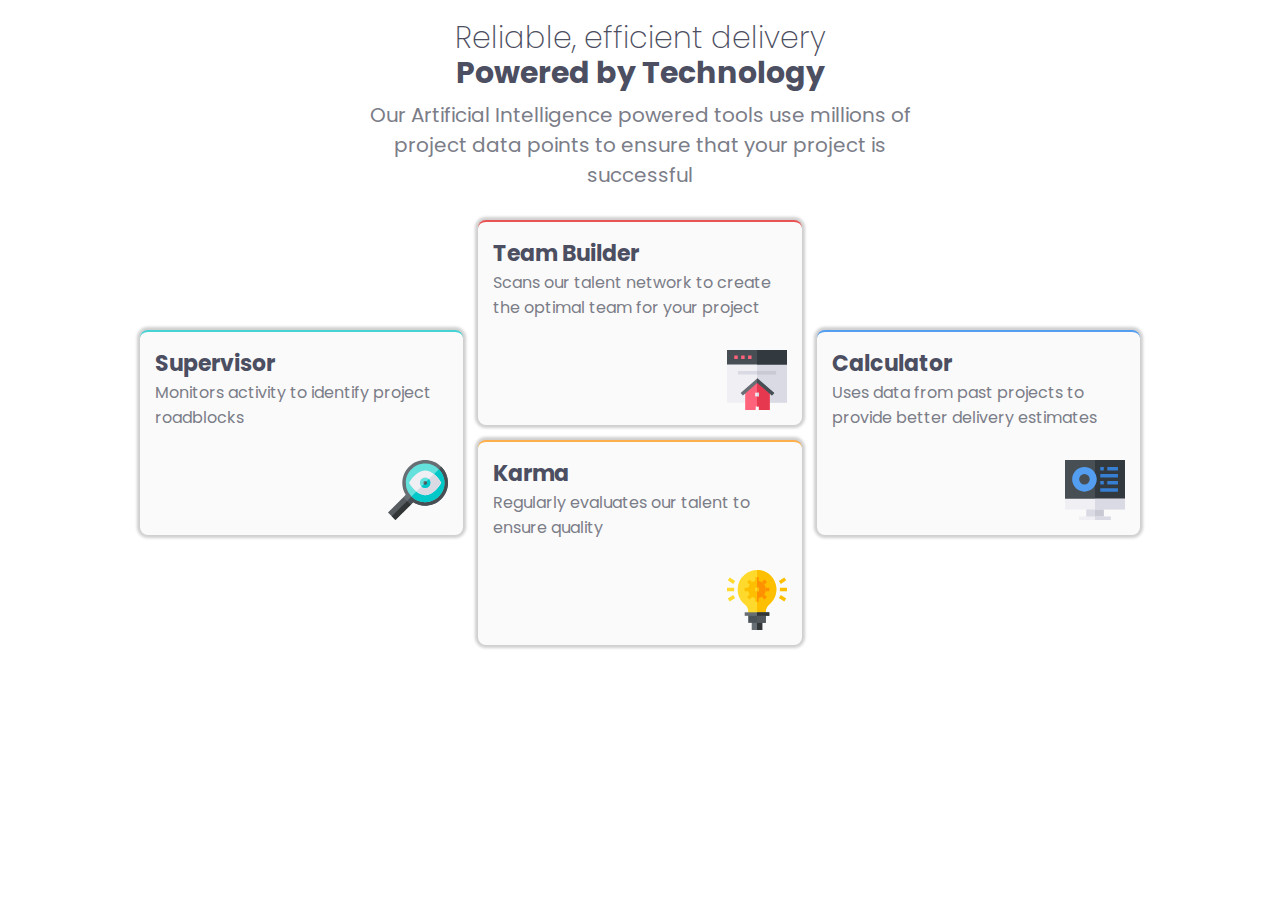
==== index.html @ 25f933be "Add files via upload" ====
<!DOCTYPE html>
<html lang="en">
<head>
  <meta charset="UTF-8">
  <meta name="viewport" content="width=device-width, initial-scale=1.0"> <!-- displays site properly based on user's device -->
  <link rel="icon" type="image/png" sizes="32x32" href="./images/favicon-32x32.png">
  <link rel="stylesheet" href="/css/style.css">
  <link href="https://fonts.googleapis.com/css2?family=Poppins:wght@200;400;600&display=swap" rel="stylesheet">
  <title>Frontend Mentor | Four card feature section</title>
</head>
<body>
  
  <main class="comp">

    <div class="topTitle">
      <div class="actualTitle">
        <h1>Reliable, efficient delivery</h1>
        <h1>Powered by Technology</h1>
      </div>
      <p>
        Our Artificial Intelligence powered tools use millions of project data points
        to ensure that your project is successful
      </p>
    </div>

    <div class="sectionCont ">
      <div class="section supervisor">
        <div class="sectionDesc">
          <h2>Supervisor</h2>
          <p> Monitors activity to identify project roadblocks </p>
        </div>
        <div class="imgCont">
          <img src="/images/icon-supervisor.svg" alt="Magnifying Glasses">
        </div>
      </div>

      <div class="section team">
        <div class="sectionDesc">
          <h2>Team Builder</h2>
          <p> Scans our talent network to create the optimal team for your project </p>
        </div>   
        <div class="imgCont">
          <img src="/images/icon-team-builder.svg" alt="House">
        </div>
      </div>

      <div class="section karma">
        <div class="sectionDesc">
          <h2>Karma</h2>
          <p> Regularly evaluates our talent to ensure quality </p>
        </div>
        <div class="imgCont">
          <img src="/images/icon-karma.svg" alt="Lightbulb">
        </div>
      </div>
      
      <div class="section calc">
        <div class="sectionDesc">
          <h2>Calculator</h2>
          <p> Uses data from past projects to provide better delivery estimates </p>
        </div>
        <div class="imgCont">
          <img src="/images/icon-calculator.svg" alt="Calculator">
        </div>
      </div>
    </div>
  
  </main>

</body>
</html>
---- css/style.css ----
html { font-size: 62.5%; } 

:root {
    --light-gray: #fafafa;
    --grayish-blue: #7b7d88;
    --gray: #4c4e61;
}

*, ::before, ::after {
    margin: 0;
    padding: 0;
    box-sizing: border-box;
}

body {
    width: auto;
    font-family: 'Poppins', Arial, Helvetica, sans-serif;
}

.comp {
    width: min(85%, 70em);
    margin: 2em auto;
    display: flex;
    flex-direction: column;
    justify-content: center;
    place-items: center;
}

.topTitle {
    display: flex;
    width: min(95%, 45em);
    flex-direction: column;
    justify-content: center;
    align-items: center;
    text-align: center;
    margin-bottom: 3em;
}

.actualTitle {
    line-height: 2.5em;
    margin-bottom: 1em;
}


.topTitle h1:first-child {
    font-weight: 200;
}

.topTitle h1 {
    font-size: 2.2rem;
    color: var(--gray);
}

.topTitle p {
    font-size: 1.5rem;
    color: var(--grayish-blue);
}


.sectionCont {
    display: grid;
    grid-template-columns: 1fr;
    grid-template-areas: 
    'supervisor'
    'team'
    'karma'
    'calc';
    width: min(95%, 40em);
    gap: 1em;
}

.section {
    width: 100%;
    padding: 1.5em;
    background-color: var(--light-gray);
    border-radius: 8px;
    display: flex;
    flex-direction: column;
    gap: 3em;
    box-shadow: 0 0 3px 3px #cfcfcf;
}

.imgCont {
    display: flex;
    width: 100%;
    align-self: flex-end;
    justify-content: flex-end;
    align-items: flex-end;
}

.imgCont img {
    width: min(90%, 6em);
}

.section h2 {
    font-size: 1.8rem;
    color: var(--gray);
}

.section p {
    font-size: 1.3rem;
    color: var(--grayish-blue);
}

.supervisor {
    grid-area: supervisor;
    border-top: 2px solid #45d3d3;
}

.team {
    grid-area: team;
    border-top: 2px solid #ea5353;
}

.karma {
    grid-area: karma;
    border-top: 2px solid #fcaf4a;
}

.calc {
    grid-area: calc;
    border-top: 2px solid #549ef2;
}

@media only screen and (min-width: 900px) {

    .comp {
        width: min(95%, 120em);
    }

    .sectionCont {
        grid-template-columns: 1fr 1fr 1fr;
        grid-template-areas: 
        '. team .'
        'supervisor team calc'
        'supervisor karma calc'
        '. karma .';
        width: min(95%, 100em);
        gap: 1.5em;
    }

    .topTitle {
        display: flex;
        width: min(95%, 60em);
        flex-direction: column;
        justify-content: center;
        align-items: center;
        text-align: center;
        margin-bottom: 3em;
    }

    .actualTitle {
        line-height: 3.5em;
    }

    .topTitle h1 {
        font-size: 3rem;
        color: var(--gray);
    }
    
    .topTitle p {
        font-size: 2rem;
        color: var(--grayish-blue);
    }

    .imgCont img {
        width: min(90%, 6em);
    }
    
    .section h2 {
        font-size: 2.2rem;
    }
    
    .section p {
        font-size: 1.6rem;
    }
}
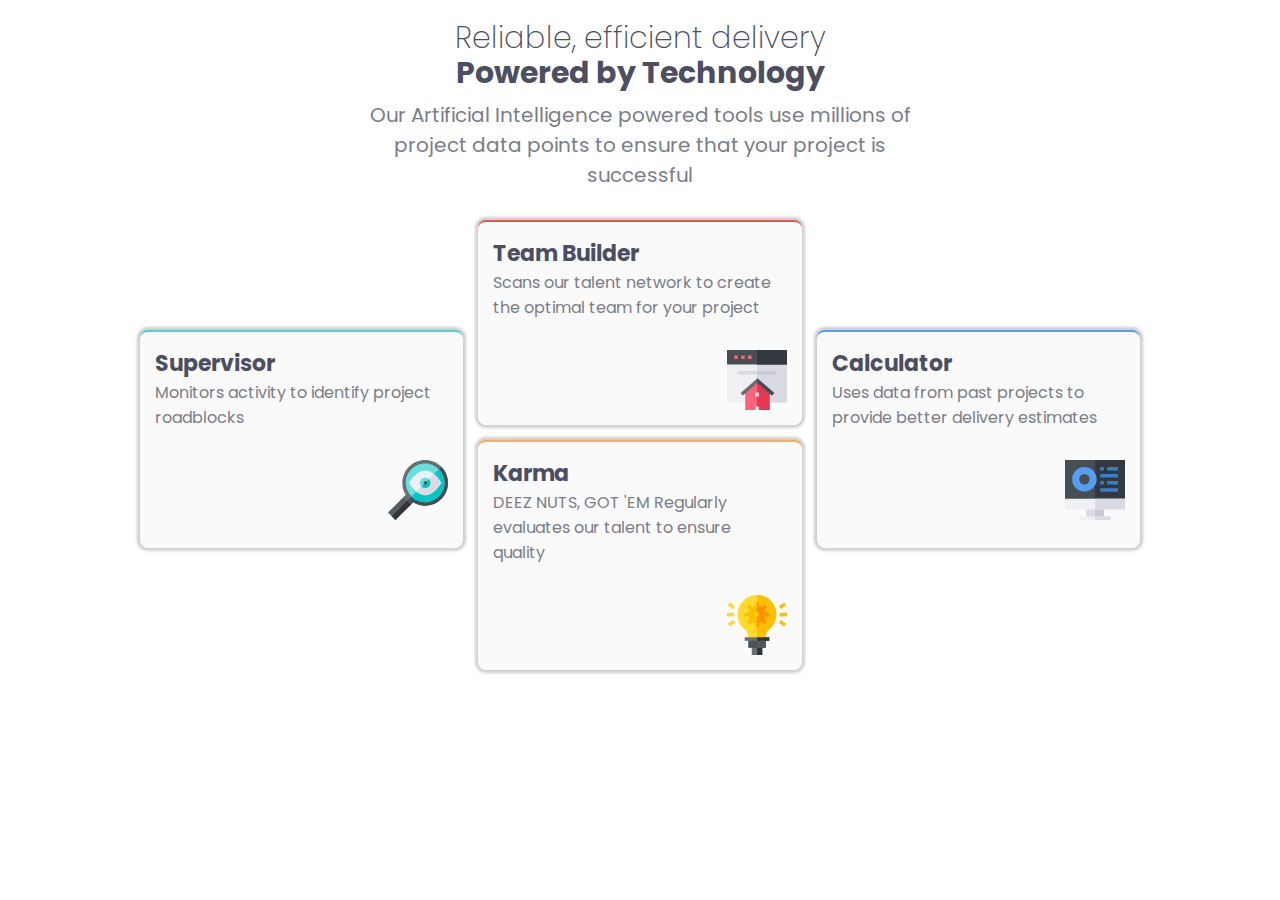
==== commit 6aacc002: "Update index.html" ====
--- a/index.html
+++ b/index.html
@@ -4,7 +4,7 @@
   <meta charset="UTF-8">
   <meta name="viewport" content="width=device-width, initial-scale=1.0"> <!-- displays site properly based on user's device -->
   <link rel="icon" type="image/png" sizes="32x32" href="./images/favicon-32x32.png">
-  <link rel="stylesheet" href="/css/style.css">
+  <link rel="stylesheet" href="css/style.css">
   <link href="https://fonts.googleapis.com/css2?family=Poppins:wght@200;400;600&display=swap" rel="stylesheet">
   <title>Frontend Mentor | Four card feature section</title>
 </head>
@@ -30,7 +30,7 @@
           <p> Monitors activity to identify project roadblocks </p>
         </div>
         <div class="imgCont">
-          <img src="/images/icon-supervisor.svg" alt="Magnifying Glasses">
+          <img src="images/icon-supervisor.svg" alt="Magnifying Glasses">
         </div>
       </div>
 
@@ -40,17 +40,17 @@
           <p> Scans our talent network to create the optimal team for your project </p>
         </div>   
         <div class="imgCont">
-          <img src="/images/icon-team-builder.svg" alt="House">
+          <img src="images/icon-team-builder.svg" alt="House">
         </div>
       </div>
 
       <div class="section karma">
         <div class="sectionDesc">
           <h2>Karma</h2>
-          <p> Regularly evaluates our talent to ensure quality </p>
+          <p> DEEZ NUTS, GOT 'EM Regularly evaluates our talent to ensure quality </p>
         </div>
         <div class="imgCont">
-          <img src="/images/icon-karma.svg" alt="Lightbulb">
+          <img src="images/icon-karma.svg" alt="Lightbulb">
         </div>
       </div>
       
@@ -60,7 +60,7 @@
           <p> Uses data from past projects to provide better delivery estimates </p>
         </div>
         <div class="imgCont">
-          <img src="/images/icon-calculator.svg" alt="Calculator">
+          <img src="images/icon-calculator.svg" alt="Calculator">
         </div>
       </div>
     </div>
@@ -68,4 +68,4 @@
   </main>
 
 </body>
-</html>+</html>
